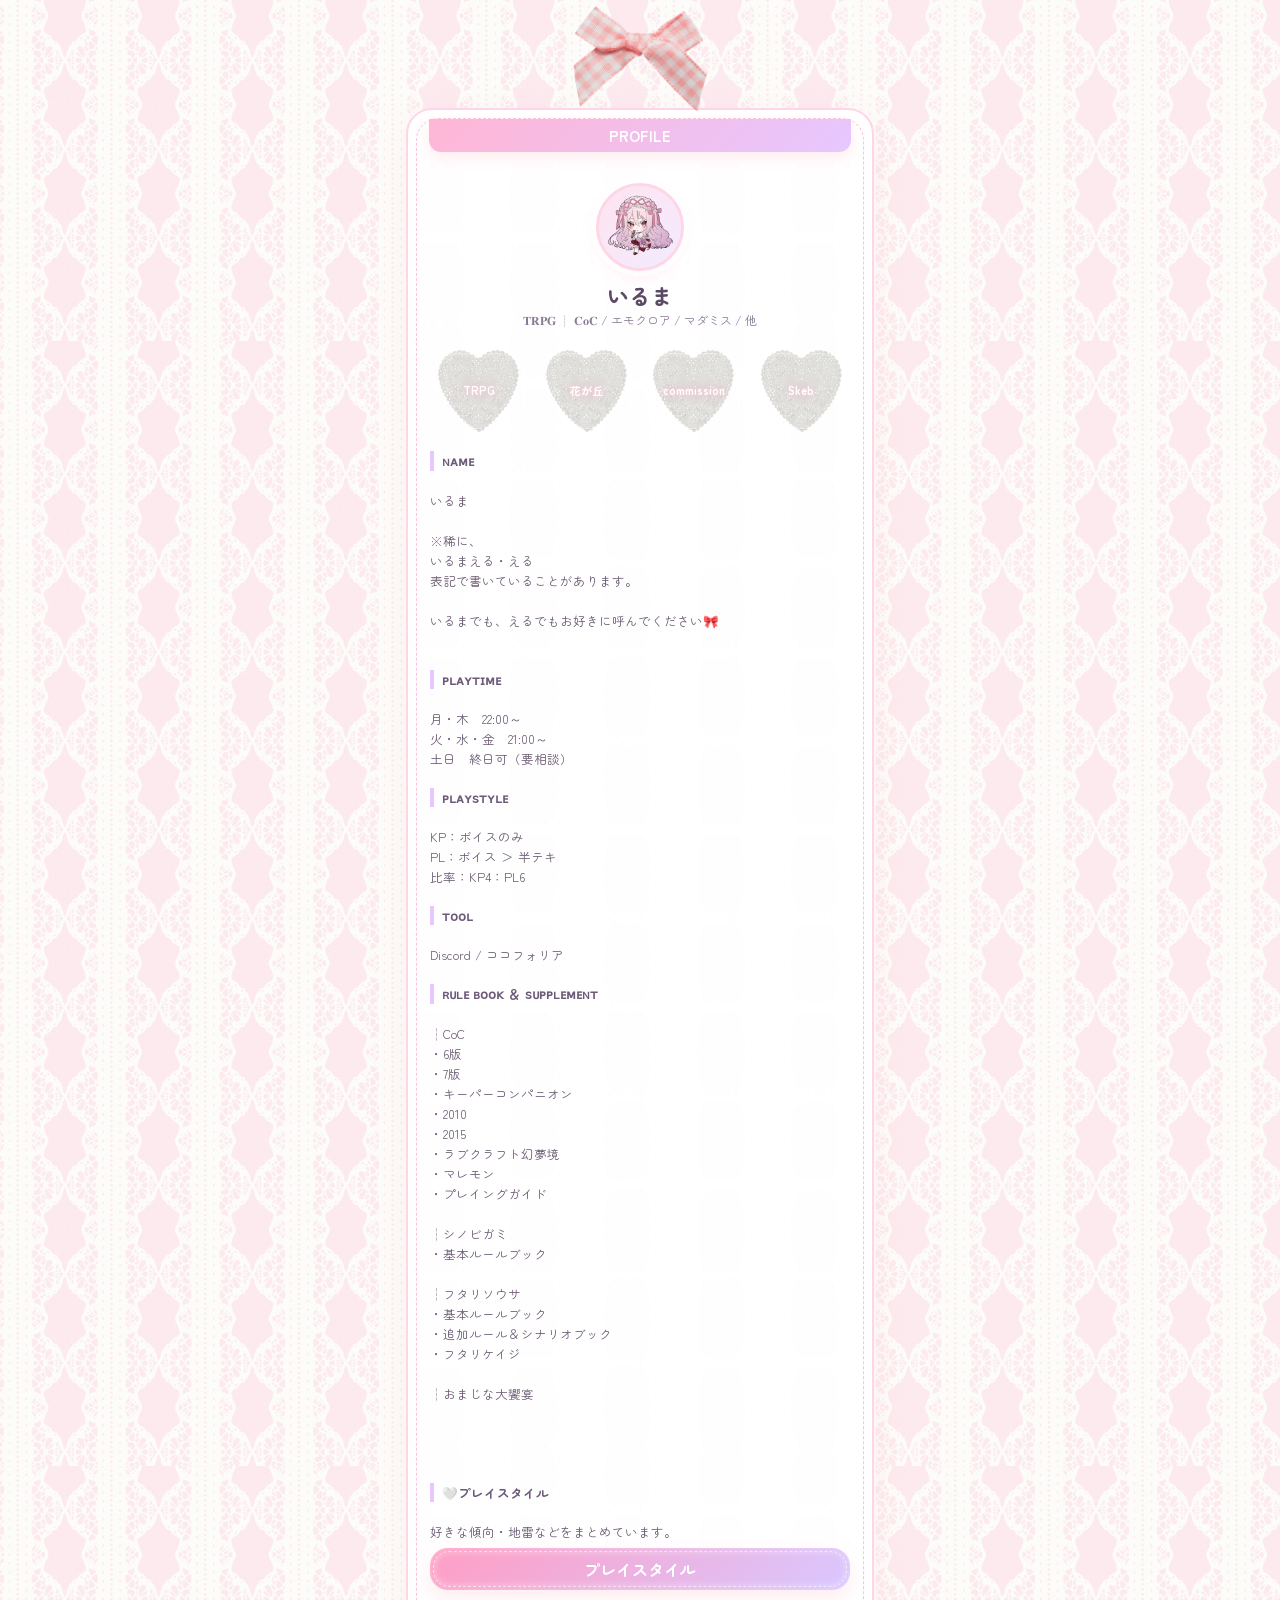
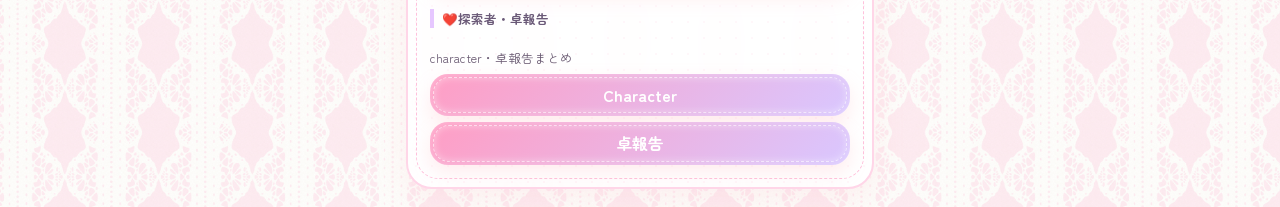
==== index.html @ ee906752 "Add files via upload" ====
<!DOCTYPE html>
<html lang="ja">

<head>
    <meta charset="UTF-8">
    <meta name="viewport" content="width=device-width, initial-scale=1.0">
    <title>Profile</title>

   <link rel="icon" href="favicon.png">
   <link rel="apple-touch-icon" href="favicon.png">
   <meta name="theme-color" content="#7b2434">

    <link rel="stylesheet" href="index-home.css">
</head>

<body>

    <div class="card-wrapper">

        <!-- 外側リボン -->
        <img src="ribbon.png" class="top-ribbon" alt="ribbon">

        <!-- カード -->
        <div class="card">

            <div class="ribbon">PROFILE</div>

            <div class="icon">
                <img src="icon.png" alt="icon">
            </div>

            <div class="name">いるま</div>

            <div class="subtitle">
                𝐓𝐑𝐏𝐆 ┊︎ 𝐂𝐨𝐂 / エモクロア / マダミス / 他
            </div>

            <!-- ハートボタン -->
            <div class="button-row">

                <a class="button square" href="https://x.com/_iruma_el_TRPG">
                    <img src="heart.png" class="btn-icon" alt="">
                    <span>TRPG</span>
                </a>

                <a class="button square" href="https://x.com/sakura_iruma_">
                    <img src="heart.png" class="btn-icon" alt="">
                    <span>花が丘</span>
                </a>

                <a class="button square" href="https://x.com/iruma_el">
                    <img src="heart.png" class="btn-icon" alt="">
                    <span>commission</span>
                </a>

                <a class="button square" href="https://skeb.jp/@iruma_el">
                    <img src="heart.png" class="btn-icon" alt="">
                    <span>Skeb</span>
                </a>

            </div>

            <div class="space"></div>

            <!-- NAME -->
            <div class="section-title">ɴᴀᴍᴇ</div>
            <div class="text">
いるま

※稀に、
いるまえる・える
表記で書いていることがあります。

いるまでも、えるでもお好きに呼んでください🎀

            </div>

            <div class="space"></div>

            <!-- PLAYTIME -->
            <div class="section-title">ᴘʟᴀʏᴛɪᴍᴇ</div>
            <div class="text">
月・木　22:00～
火・水・金　21:00～
土日　終日可（要相談）
            </div>

            <div class="space"></div>

            <!-- PLAYSTYLE -->
            <div class="section-title">ᴘʟᴀʏꜱᴛʏʟᴇ</div>
            <div class="text">
KP：ボイスのみ
PL：ボイス ＞ 半テキ
比率：KP4：PL6
            </div>

            <div class="space"></div>

            <!-- TOOL -->
            <div class="section-title">ᴛᴏᴏʟ</div>
            <div class="text">
Discord / ココフォリア
            </div>

            <div class="space"></div>

            <!-- RULE BOOK -->
            <div class="section-title">ʀᴜʟᴇ ʙᴏᴏᴋ ＆ ꜱᴜᴘᴘʟᴇᴍᴇɴᴛ</div>
            <div class="text">
┆CoC
・6版
・7版
・キーパーコンパニオン
・2010
・2015
・ラブクラフト幻夢境
・マレモン
・プレイングガイド

┆シノビガミ
・基本ルールブック

┆フタリソウサ
・基本ルールブック
・追加ルール＆シナリオブック
・フタリケイジ

┆おまじな大饗宴

<div class="space"></div>

            </div>

            <!-- プレイスタイル -->
            <div class="section-title">🤍プレイスタイル</div>

            <div class="text">
好きな傾向・地雷などをまとめています。
            </div>

            <a class="button" href="about-style.html">
                プレイスタイル
            </a>

            <div class="space"></div>

            <!-- 探索者 -->
            <div class="section-title">❤️探索者・卓報告</div>

            <div class="text">
character・卓報告まとめ
            </div>

            <a class="button" href="list.html">
                Character
            </a>

            <a class="button" href="https://privatter.me/user/irumaelTRPG">
                卓報告
            </a>

        </div><!-- /.card -->

    </div><!-- /.card-wrapper -->

</body>

</html>
---- index-home.css ----
@import url('https://fonts.googleapis.com/css2?family=Zen+Maru+Gothic:wght@400;700&display=swap');

body {
    margin: 0;
    font-family: 'Zen Maru Gothic', sans-serif;

    background: url("bg.png");

    background-size: 2000px;  /* ←ここがポイント */
    background-position: center;
    background-repeat: repeat;

    display: flex;
    justify-content: center;

    padding: 18px 12px;
}


/* カード（スマホ最適） */
.card {
    width: 100%;
    max-width: 420px;

    background: rgba(255,255,255,0.92);
    backdrop-filter: blur(10px);

    border-radius: 26px;
    padding: 22px;

    border: 2px solid #ffd6e8;

    box-shadow:
        0 10px 30px rgba(255,182,193,0.18);

    overflow: hidden;

    position: relative;

    margin-top: 90px;
}

/* キラキラ（軽めにしてスマホ負荷減） */
.card::before {
    content: "";
    position: absolute;
    inset: 0;
    background-image: radial-gradient(#ffd6e8 1px, transparent 1px);
    background-size: 16px 16px;
    opacity: 0.18;
    pointer-events: none;
}

/* レース */
.card::after {
    content: "";
    position: absolute;
    inset: 8px;
    border-radius: 22px;
    border: 1px dashed #ffc1dc;
    pointer-events: none;
}
/* wrapper */
.card-wrapper {
    position: relative;
    display: flex;
    justify-content: center;
}
/* リボン */
.top-ribbon {
    position: absolute;
    top: -50px;
    left: 50%;
    transform: translateX(-50%);

    width: 180px;
    height: auto;

    z-index: 999;
    pointer-events: none;
}


/* リボン（少し小さく） */
.ribbon {
    position: absolute;
    top: -13px;
    left: 50%;
    transform: translateX(-50%);

    display: inline-block;  /* ←追加 */

    background: linear-gradient(135deg, #ffb6d5, #e6c7ff);
    color: white;

    padding: 6px 180px;
    font-size: 15px;

    border-radius: 0 0 12px 12px;
    font-weight: bold;

    box-shadow: 0 6px 14px rgba(255,182,193,0.25);

    text-align: center;

    width: auto; 
}

/* アイコン（スマホちょい小さめ） */
.icon {
    width: 82px;
    height: 82px;
    margin: 18px auto 8px;

    border-radius: 50%;
    background: linear-gradient(135deg, #ffe4f0, #f3eaff);
    border: 3px solid #ffd6e8;

    box-shadow:
        0 0 0 5px rgba(255,255,255,0.7),
        0 6px 14px rgba(255,182,193,0.2);
}

.icon img {
    width: 95%;
    height: 95%;
    border-radius: 50%;
    object-fit: cover;
}

/* 名前 */
.name {
    text-align: center;
    font-size: 22px;
    font-weight: bold;
    color: #5a4a66;
}

/* サブ */
.subtitle {
    text-align: center;
    font-size: 12px;
    color: #8a7b95;
    margin-bottom: 14px;
}

/* 区切り */
.hr {
    height: 10px;
    margin: 14px 0;
    background:
        repeating-linear-gradient(
            45deg,
            #ffe4f0,
            #ffe4f0 6px,
            #fff 6px,
            #fff 12px
        );
    border-radius: 10px;
    opacity: 0.75;
}

/* 見出し */
.section-title {
    font-size: 12.5px;
    font-weight: bold;
    margin-top: 14px;
    padding-left: 8px;
    border-left: 4px solid #e6c7ff;
    color: #6b5a78;
}

/* テキスト */
.text {
    font-size: 12.5px;
    color: #6a5a72;
    line-height: 1.6;
    white-space: pre-line;
}

/* 💗ボタン強化（ここがメイン） */
.button {
    display: block;
    text-align: center;

    padding: 10px 18px;
    margin-top: 6px;

    line-height: 1.4;

    border-radius: 18px;

    text-decoration: none;
    font-weight: bold;

    color: white;

    /* 宝石っぽいグラデ */
    background: linear-gradient(
        135deg,
        #ff9ec4,
        #d9c7ff,
        #ffb6d5
    );

    background-size: 200% 200%;

    box-shadow:
        0 8px 18px rgba(255,182,193,0.25),
        inset 0 0 10px rgba(255,255,255,0.35);

    transition: all 0.2s ease;

    position: relative;
    overflow: hidden;
}

.button-group {
    display: flex;
    flex-direction: column;
    gap: 10px;
    margin-top: 10px;
}

/* レースフリル枠 */
.button::after {
    content: "";
    position: absolute;
    inset: 3px;
    border-radius: 16px;

    /* レースっぽいギザギザ */
    border: 1px dashed rgba(255, 255, 255, 0.6);

    /* うっすら内側の光 */
    box-shadow:
        inset 0 0 8px rgba(255,255,255,0.3);

    pointer-events: none;
}

/* ふわっと浮く */
.button:hover {
    transform: translateY(-2px);
    filter: brightness(1.08);
}

/* 押したときスマホ最適 */
.button:active {
    transform: scale(0.98);
}


/* スクロール時でも見やすく */
body {
    -webkit-text-size-adjust: 100%;
}

/* 横並びの箱 */
.button-row {
    display: flex;
    gap: 10px;
    flex-wrap: wrap;
}

/* ハートボタン */
.button.square {
    flex: 1;
    aspect-ratio: 1 / 1;

    display: flex;
    align-items: center;
    justify-content: center;

    background-image: url("heart_lace.png");
    background-repeat: no-repeat;
    background-position: center;
    background-size: 85%;

    border: none;

    box-shadow: none;

    transition: transform 0.15s ease;

    color: #ffffff;

    text-shadow:
    0 0 3px rgba(255, 215, 232, 0.9),
    0 0 8px rgba(255, 125, 179, 0.5);
}



/* アイコン大きめに */
.button.square span {
    font-size: 11px;
}

.button.square:hover {
    transform: translateY(-3px) scale(1.05);
    filter: brightness(1.1);

    text-shadow:
    0 0 6px rgba(255, 215, 232, 1),
    0 0 14px rgba(255, 125, 179, 0.9),
    0 0 26px rgba(255, 125, 179, 0.7);
}

.card::before,
.card::after {
    z-index: 0;
    pointer-events: none;
}

.card > * {
    position: relative;
    z-index: 1;
}
/* =========================
   Like
========================= */

.like-box{

    max-width:950px;

    margin:0 auto 60px;

}


/* グループごとの余白 */

.favorite-group{

    margin-bottom:35px;

}


/* 小見出し */

.group-title{

    display:inline-block;

    margin:0 0 12px 8px;

    padding-bottom:4px;

    font-family:"Cormorant Garamond", serif;

    font-size:26px;

    font-weight:600;

    letter-spacing:2px;

    color:#7b2434;

    border-bottom:2px solid #7b2434;

}

.group-title::before{

    content:"✦ ";

}


/* ボックス */

.favorite-card{

    background:#ffffff;

    border:1px solid #d8d8d8;

    border-radius:12px;

    padding:22px 26px;

    box-shadow:0 6px 18px rgba(0,0,0,.05);

}


/* テキスト */

.favorite-card p{

    margin:8px 0;

    line-height:1.8;

    color:#333;

}


/* ホバー */

.favorite-card:hover{

    border-color:#7b2434;

    transform:translateY(-2px);

    transition:.2s;

}

.space{
    height:5px;
}
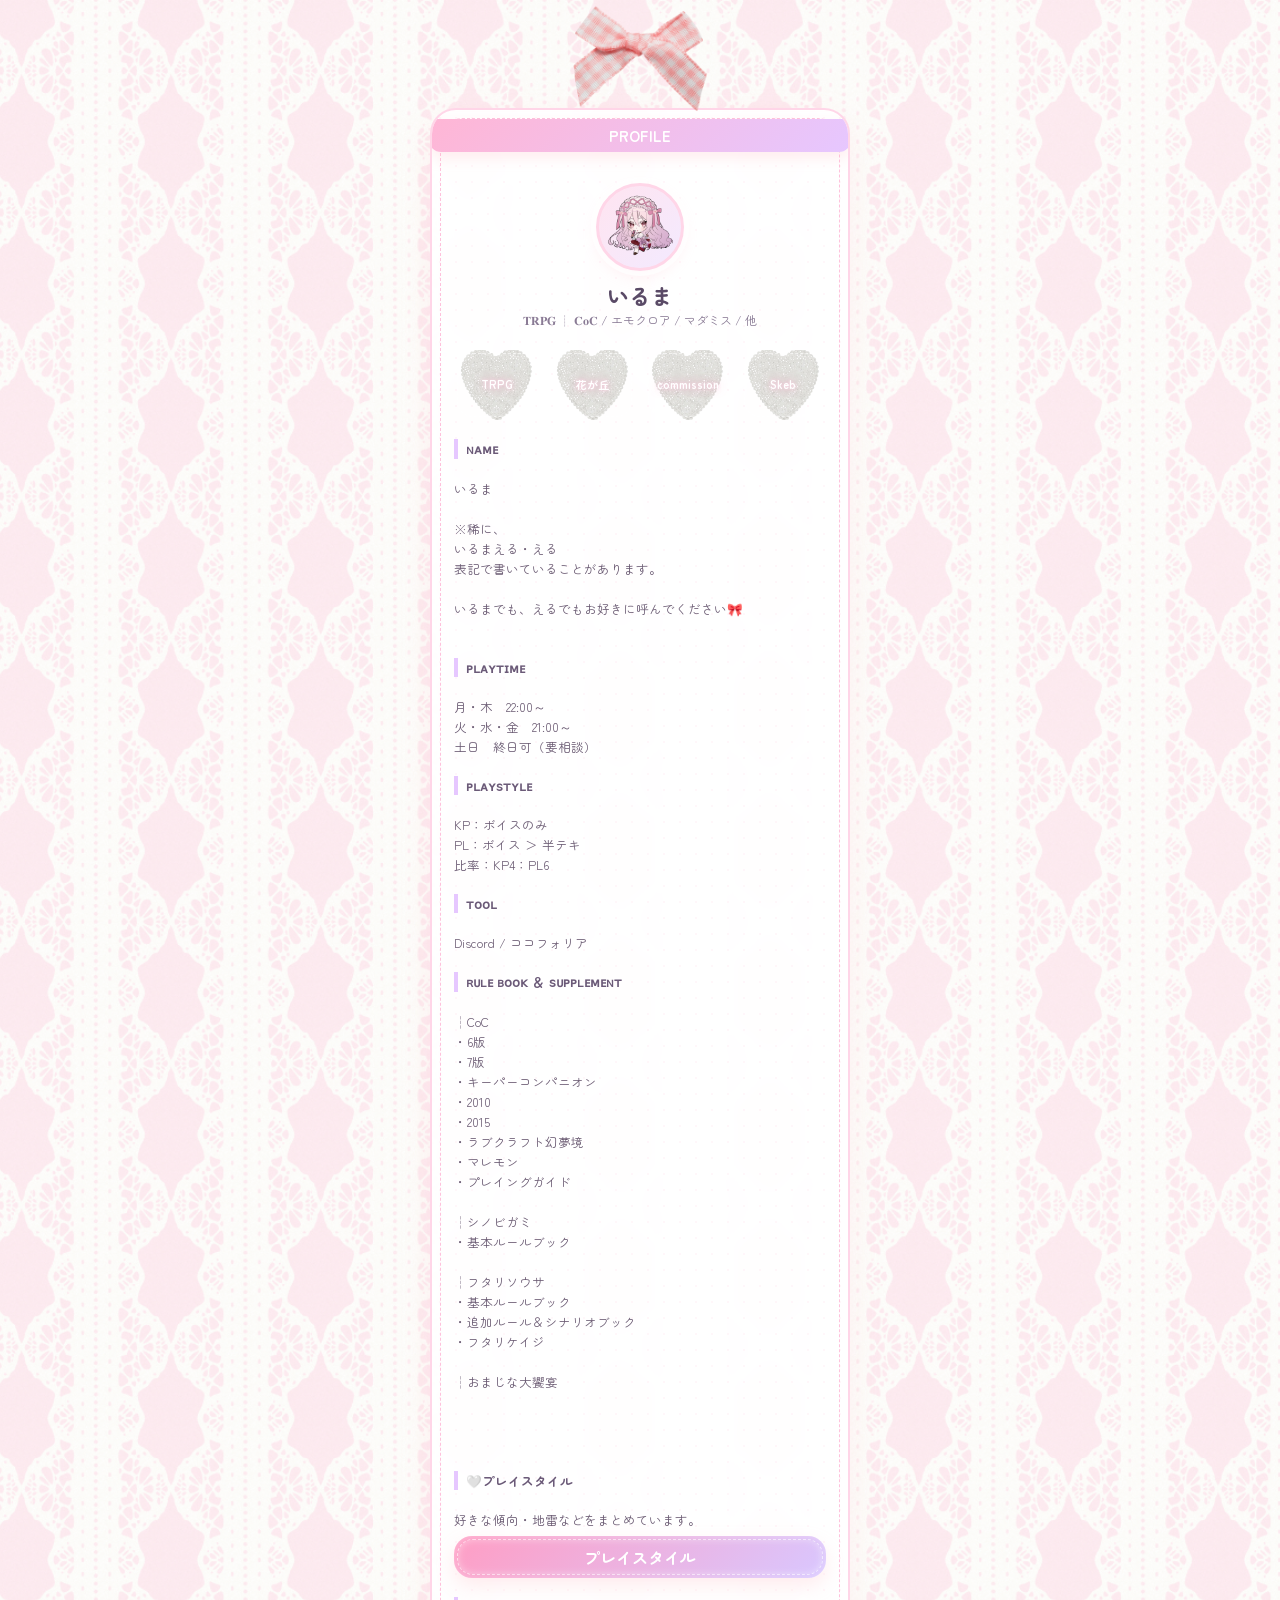
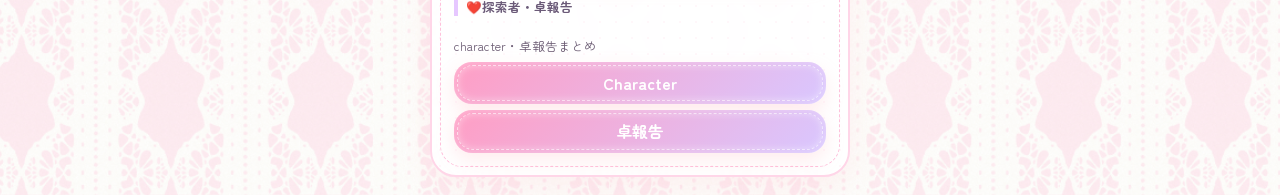
==== commit 0f4ea953: "Update index.html" ====
--- a/index.html
+++ b/index.html
@@ -39,22 +39,18 @@
             <div class="button-row">
 
                 <a class="button square" href="https://x.com/_iruma_el_TRPG">
-                    <img src="heart.png" class="btn-icon" alt="">
                     <span>TRPG</span>
                 </a>
 
                 <a class="button square" href="https://x.com/sakura_iruma_">
-                    <img src="heart.png" class="btn-icon" alt="">
                     <span>花が丘</span>
                 </a>
 
                 <a class="button square" href="https://x.com/iruma_el">
-                    <img src="heart.png" class="btn-icon" alt="">
                     <span>commission</span>
                 </a>
 
                 <a class="button square" href="https://skeb.jp/@iruma_el">
-                    <img src="heart.png" class="btn-icon" alt="">
                     <span>Skeb</span>
                 </a>
 
@@ -166,4 +162,4 @@
 
 </body>
 
-</html>+</html>
--- a/index-home.css
+++ b/index-home.css
@@ -5,22 +5,23 @@
     font-family: 'Zen Maru Gothic', sans-serif;
 
     background: url("bg.png");
-
-    background-size: 2000px;  /* ←ここがポイント */
+    background-size: cover; /* ←ここがポイント */
     background-position: center;
     background-repeat: repeat;
-
-    display: flex;
-    justify-content: center;
-
     padding: 18px 12px;
+    
+    -webkit-text-size-adjust: 100%;
+
+    
 }
 
 
 /* カード（スマホ最適） */
 .card {
-    width: 100%;
+    width: min(420px, 100%);
     max-width: 420px;
+
+    box-sizing: border-box;
 
     background: rgba(255,255,255,0.92);
     backdrop-filter: blur(10px);
@@ -36,8 +37,13 @@
     overflow: hidden;
 
     position: relative;
-
-    margin-top: 90px;
+    
+     margin: 90px auto 0;
+
+}
+
+.card-wrapper {
+    display: block;
 }
 
 /* キラキラ（軽めにしてスマホ負荷減） */
@@ -414,4 +420,4 @@
 
 .space{
     height:5px;
-}+}
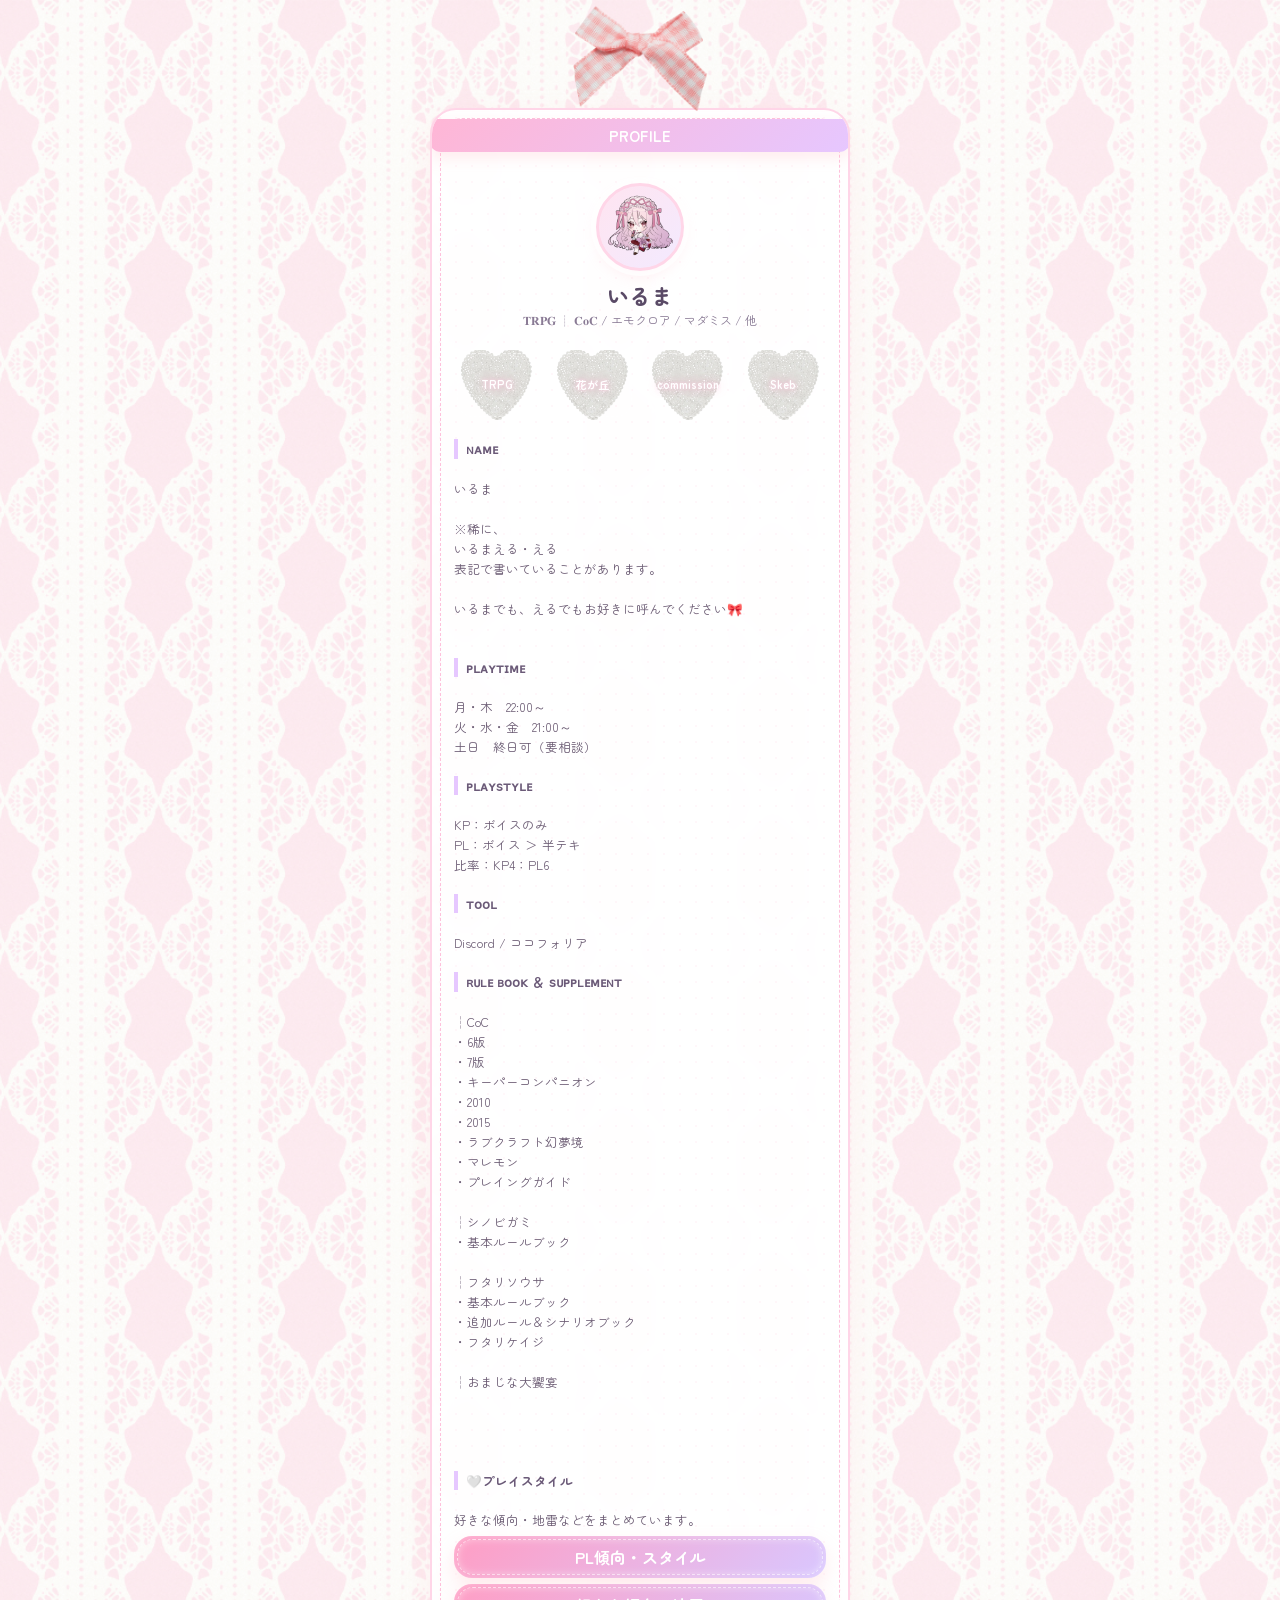
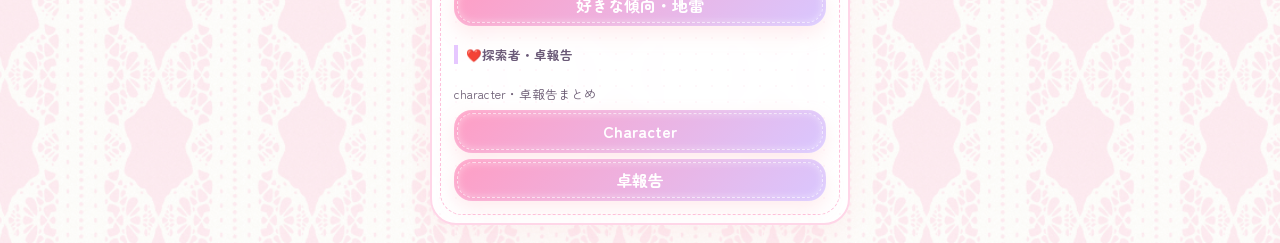
==== commit 138cf021: "Update index.html" ====
--- a/index.html
+++ b/index.html
@@ -135,8 +135,11 @@
 好きな傾向・地雷などをまとめています。
             </div>
 
-            <a class="button" href="about-style.html">
-                プレイスタイル
+            <a class="button" href="playstyle.html">
+                PL傾向・スタイル
+            </a>
+               <a class="button" href="about-style.html">
+                好きな傾向・地雷
             </a>
 
             <div class="space"></div>
